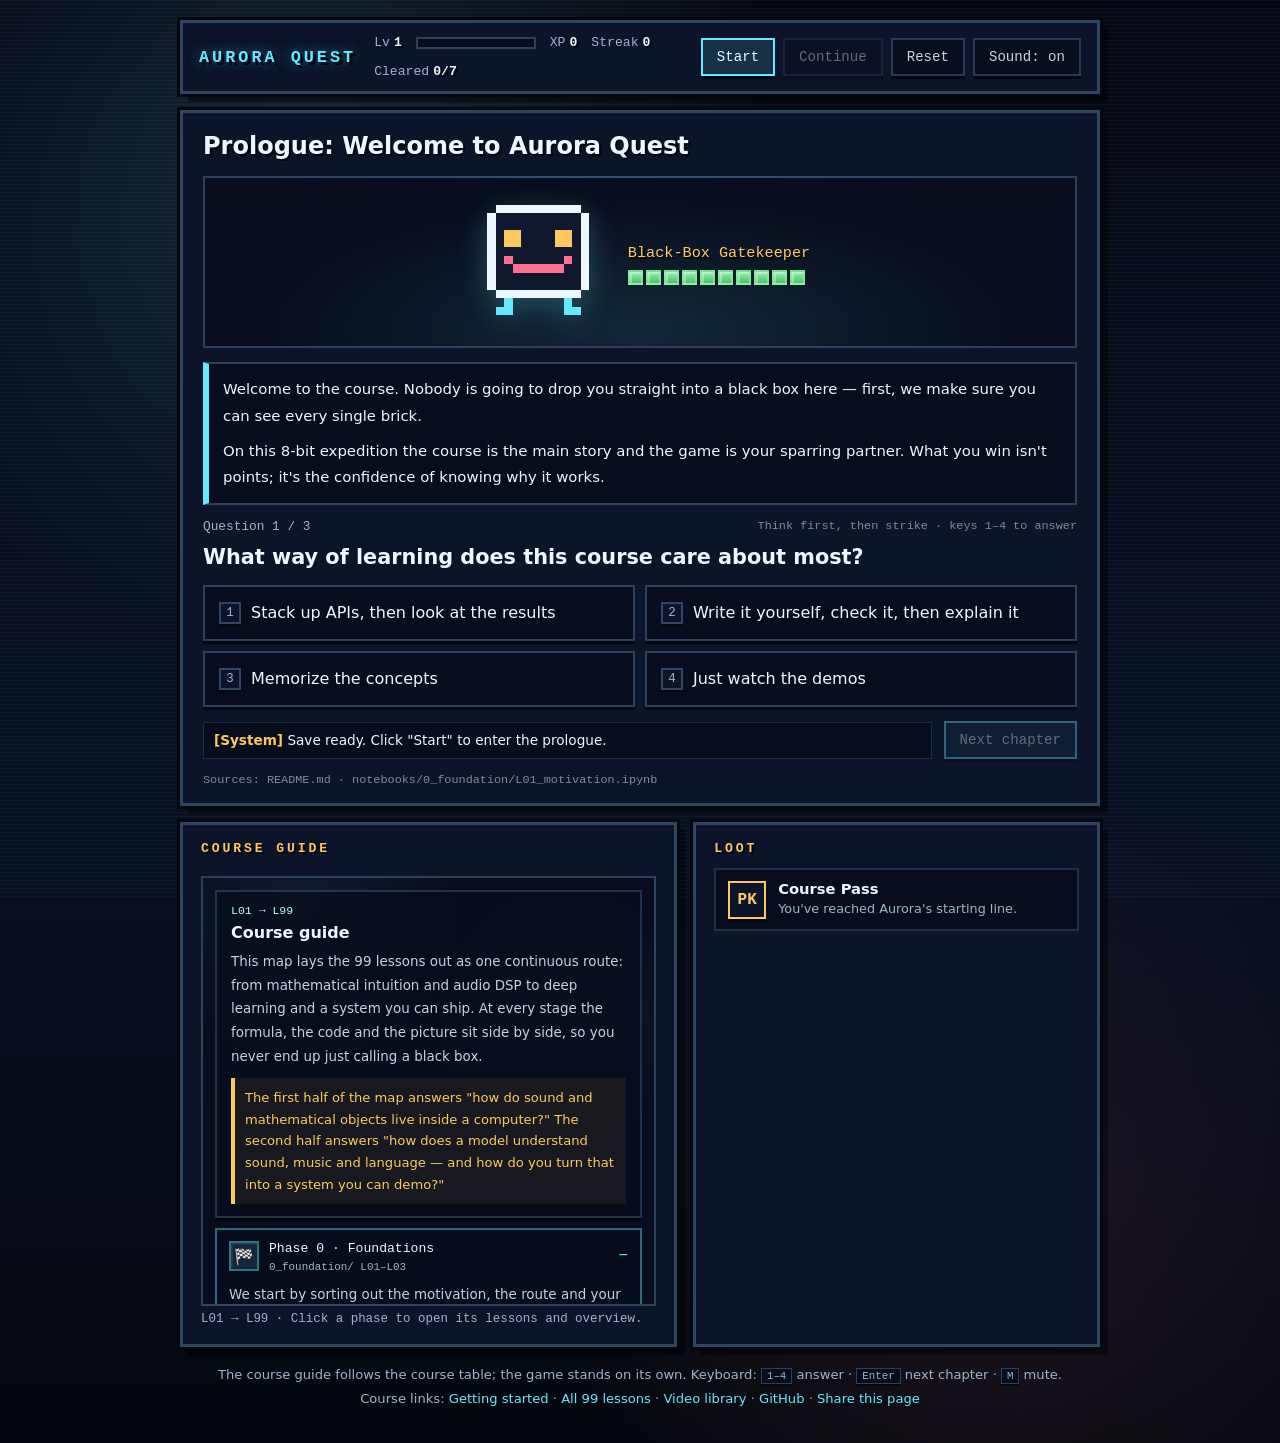
==== quest/index.html @ 883bc2a6 "Aurora Quest (English) and an English-only video library, deployed to Pages - quest/: the 8-bit quiz" ====
<!doctype html>
<html lang="en">
  <head>
    <meta charset="UTF-8" />
    <meta
      name="viewport"
      content="width=device-width, initial-scale=1.0, viewport-fit=cover"
    />
    <meta
      name="description"
      content="Aurora Quest is the 8-bit companion RPG to From a Sine Wave to Whisper: defeat seven black-box bosses and turn the course into an adventure."
    />
    <meta name="theme-color" content="#08111f" />
    <title>Aurora Quest | The course RPG</title>
    <link rel="stylesheet" href="./styles.css?v=20261105-en" />
  </head>
  <body data-tab="battle">
    <div class="page-shell">
      <!-- Top status bar: the pixel-game HUD -->
      <header class="topbar pixel-panel">
        <span class="logo">AURORA&nbsp;QUEST</span>
        <div class="topbar-stats">
          <span class="stat">Lv<strong id="player-level">1</strong></span>
          <!-- Decorative only: the XP number next to it is what assistive tech reads -->
          <div class="xp-meter" aria-hidden="true">
            <div class="xp-meter-fill" id="xp-fill"></div>
          </div>
          <span class="stat">XP<strong id="player-xp">0</strong></span>
          <span class="stat">Streak<strong id="player-streak">0</strong></span>
          <span class="stat">Cleared<strong id="player-clear">0/7</strong></span>
        </div>
        <div class="topbar-actions">
          <button class="pixel-btn primary" id="start-button" type="button">Start</button>
          <button class="pixel-btn" id="resume-button" type="button">Continue</button>
          <button class="pixel-btn ghost" id="reset-button" type="button">Reset</button>
          <button class="pixel-btn ghost" id="mute-button" type="button" aria-pressed="true">Sound: on</button>
        </div>
      </header>

      <!-- Battle screen -->
      <main class="battle pixel-panel">
        <div class="battle-head">
          <h1 id="stage-title">Prologue: Welcome to Aurora Quest</h1>
        </div>

        <div class="boss-zone" id="boss-zone">
          <div class="fx-layer" id="fx-layer" aria-hidden="true"></div>
          <canvas id="boss-canvas" width="16" height="16" aria-hidden="true"></canvas>
          <div class="boss-meta">
            <span class="boss-name" id="boss-name">Black-Box Gatekeeper</span>
            <div class="hp-bar" id="boss-hp" role="img" aria-label="Boss HP"></div>
          </div>
        </div>

        <div class="dialogue" id="stage-narrative"></div>

        <div class="question">
          <div class="question-meta">
            <span id="question-count">Question 1 / 3</span>
            <span class="hint-pill" id="question-hint-pill">Think first, then strike</span>
          </div>
          <h2 id="question-prompt">The question will appear here.</h2>
          <div class="choices" id="choice-list"></div>
        </div>

        <div class="log-strip">
          <div id="battle-log-list" class="log-list" aria-live="polite"></div>
          <button class="pixel-btn primary" id="next-button" type="button" disabled>Next chapter</button>
        </div>
        <p class="source-note" id="phase-source"></p>
      </main>

      <!-- Bottom: course guide + loot -->
      <section class="belt">
        <div class="pixel-panel map-panel">
          <div class="map-head">
            <h2 class="panel-title">Course guide</h2>
          </div>
          <div class="map-viewport">
            <div id="roadmap-list" class="course-outline"></div>
          </div>
          <p class="map-caption" id="map-caption"></p>
        </div>
        <div class="pixel-panel loot-panel">
          <h2 class="panel-title">Loot</h2>
          <div id="inventory-list" class="loot-grid"></div>
        </div>
      </section>

      <footer class="footer">
        <p>
          The course guide follows the course table; the game stands on its own. Keyboard: <kbd>1–4</kbd> answer · <kbd>Enter</kbd> next chapter · <kbd>M</kbd> mute.
        </p>
        <p>
          Course links: <a href="https://github.com/djzoom/from-sine-to-whisper#getting-started" target="_blank" rel="noopener">Getting started</a> ·
          <a href="https://github.com/djzoom/from-sine-to-whisper/tree/main/notebooks" target="_blank" rel="noopener">All 99 lessons</a> ·
          <a href="./video-library.html">Video library</a> ·
          <a href="https://github.com/djzoom/from-sine-to-whisper" target="_blank" rel="noopener">GitHub</a> ·
          <a href="#" class="share-action" id="share-link">Share this page</a>
        </p>
      </footer>

      <!-- "About" page: its own screen as a mobile tab; hidden on desktop (the footer carries the same links there) -->
      <section class="more-panel pixel-panel" aria-label="About and links">
        <h2 class="panel-title">About the course</h2>
        <p class="more-blurb">
          From a Sine Wave to Whisper is a 99-lesson route from mathematical intuition and audio DSP
          through deep learning to shipping a working system. The goal isn't "knowing which library to
          call" — it's being able to explain the formula, write the core algorithm yourself, and turn the
          result into something real.
        </p>
        <p class="more-blurb">
          The first half fills in complex numbers, linear algebra, calculus, probability and audio
          features; the second half moves on to ASR, music understanding, LLMs and RAG, and MLOps. Every
          phase has a concrete deliverable, and it all comes together as an Aurora system you can show,
          talk through in an interview, and keep researching with.
        </p>
        <p class="more-blurb">
          How long does it take? A Monte Carlo simulation over the time each of the 99 lessons takes puts
          the whole course at about 131 hours — around 6 months at 5 hours a week. Sprint and it's 2–3
          months; dip in and out and a year works too. It's not a race: finishing matters more than
          finishing fast.
        </p>
        <p class="more-blurb">
          Wherever it can, the course lands each idea in code you can run, a plot you can explain and an
          experiment you can retrace. What you're left with isn't just notes but an engineering base you
          can grow into a voice assistant, a retrieval system or an audio research prototype.
        </p>
        <a class="more-author" href="https://0xgarfield.com" target="_blank" rel="noopener" aria-label="Visit Garfield Wang's website">
          <span class="more-avatar" aria-hidden="true">GF</span>
          <div class="more-author-body">
            <strong>Garfield Wang</strong>
            <small>Speech &amp; Audio ML · Building AURORA</small>
          </div>
        </a>
        <div class="more-links">
          <a class="pixel-btn" href="https://github.com/djzoom/from-sine-to-whisper#getting-started" target="_blank" rel="noopener">Getting started</a>
          <a class="pixel-btn" href="https://github.com/djzoom/from-sine-to-whisper/tree/main/notebooks" target="_blank" rel="noopener">All 99 lessons</a>
          <a class="pixel-btn" href="./video-library.html">Video library</a>
          <a class="pixel-btn" href="https://github.com/djzoom/from-sine-to-whisper" target="_blank" rel="noopener">GitHub</a>
          <button class="pixel-btn primary share-action" type="button">Share this page</button>
        </div>
      </section>

      <!-- Mobile tabs (hidden on desktop): the battle gets its own screen, the secondary content is paged -->
      <nav class="mobile-tabs pixel-panel" aria-label="Page sections">
        <button class="tab-btn active" data-tab-target="battle" type="button">⚔️<span>Battle</span></button>
        <button class="tab-btn" data-tab-target="map" type="button">📚<span>Course</span></button>
        <button class="tab-btn" data-tab-target="loot" type="button">🎒<span>Loot</span></button>
        <button class="tab-btn" data-tab-target="more" type="button">🔗<span>About</span></button>
      </nav>
    </div>

    <script>
      // Mobile tab paging: only writes body[data-tab]; CSS does all the showing and hiding (no effect on desktop).
      document.querySelector(".mobile-tabs").addEventListener("click", (event) => {
        const btn = event.target.closest(".tab-btn");
        if (!btn) return;
        document.body.dataset.tab = btn.dataset.tabTarget;
        for (const other of document.querySelectorAll(".mobile-tabs .tab-btn")) {
          other.classList.toggle("active", other === btn);
        }
      });

      // Share (shared by the footer link and the "About" button): use the system share sheet if there is one,
      // otherwise copy the link and confirm in place.
      for (const trigger of document.querySelectorAll(".share-action")) {
        trigger.addEventListener("click", async (event) => {
          event.preventDefault();
          const link = event.currentTarget;
          const data = {
            title: document.title,
            text: "Aurora Quest: a 99-lesson audio-AI course, played as an 8-bit adventure.",
            url: location.href,
          };
          try {
            if (navigator.share) {
              await navigator.share(data);
              return;
            }
            await navigator.clipboard.writeText(data.url);
            const original = link.textContent;
            link.textContent = "✓ Link copied";
            setTimeout(() => (link.textContent = original), 2000);
          } catch {
            /* the user cancelled the share sheet, etc. — stay quiet */
          }
        });
      }
    </script>
    <script type="module" src="./src/app.js?v=20261105-en"></script>
  </body>
</html>
---- quest/styles.css ----
/* Aurora Quest — 8-bit pixel style.
   Design language: a deep-space CRT background + a neon palette (cyan / amber /
   magenta / green), hard corners everywhere, double pixel borders and hard
   shadows; scanlines keep the CRT mood.
   A single theme (a pixel game deliberately lives in one night-screen world). */

:root {
  color-scheme: dark;
  --bg: #060b18;
  --panel: #0b1428;
  --panel-deep: #070d1d;
  --ink: #04070e;
  --line: rgba(140, 197, 255, 0.28);
  --text: #edf7ff;
  --muted: #9fb4cb;
  --cyan: #66e8ff;
  --cyan-strong: #b8fbff;
  --amber: #ffc85e;
  --magenta: #ff6f91;
  --green: #8ff3a5;
  --danger: #ff7587;
  --mono: "IBM Plex Mono", "SFMono-Regular", Consolas, "Liberation Mono", monospace;
  --sans: system-ui, -apple-system, "Segoe UI", Roboto, "Helvetica Neue", Arial,
    sans-serif;
  --max: 920px;
}

* {
  box-sizing: border-box;
}

html {
  min-height: 100%;
  background:
    radial-gradient(circle at 24% 12%, rgba(102, 232, 255, 0.13), transparent 30%),
    radial-gradient(circle at 78% 85%, rgba(255, 111, 145, 0.1), transparent 28%),
    linear-gradient(180deg, #050814 0%, #081223 52%, #04070e 100%);
}

body {
  margin: 0;
  min-height: 100vh;
  color: var(--text);
  font-family: var(--sans);
  background: transparent;
  overflow-x: hidden;
}

/* CRT scanlines */
body::before {
  content: "";
  position: fixed;
  inset: 0;
  pointer-events: none;
  background: repeating-linear-gradient(
    to bottom,
    rgba(255, 255, 255, 0.03),
    rgba(255, 255, 255, 0.03) 1px,
    transparent 1px,
    transparent 4px
  );
  mix-blend-mode: screen;
  z-index: 0;
}

a {
  color: var(--cyan);
  text-decoration: none;
}

a:hover,
a:focus-visible {
  color: var(--cyan-strong);
  text-decoration: underline;
}

button {
  font: inherit;
  cursor: pointer;
}

button:focus-visible,
a:focus-visible {
  outline: 2px dashed var(--cyan);
  outline-offset: 2px;
}

kbd {
  font-family: var(--mono);
  font-size: 0.82em;
  padding: 1px 5px;
  background: var(--panel-deep);
  border: 1px solid var(--line);
  box-shadow: 0 2px 0 var(--ink);
}

.page-shell {
  position: relative;
  z-index: 1;
  width: min(var(--max), calc(100vw - 24px));
  margin: 0 auto;
  padding: 20px 0 32px;
  display: flex;
  flex-direction: column;
  gap: 16px;
}

/* ---- Pixel panels and buttons ---------------------------------------------- */

.pixel-panel {
  background: var(--panel);
  border: 3px solid var(--line);
  box-shadow:
    0 0 0 3px var(--ink),
    8px 8px 0 rgba(0, 0, 0, 0.45);
}

.pixel-btn {
  font-family: var(--mono);
  font-size: 0.88rem;
  color: var(--text);
  padding: 9px 14px;
  background: var(--panel-deep);
  border: 2px solid var(--line);
  box-shadow: 0 3px 0 var(--ink);
  transition: transform 80ms ease, box-shadow 80ms ease;
}

.pixel-btn:hover:not(:disabled) {
  border-color: var(--cyan);
  color: var(--cyan-strong);
}

.pixel-btn:active:not(:disabled) {
  transform: translateY(3px);
  box-shadow: 0 0 0 var(--ink);
}

.pixel-btn.primary {
  background: rgba(102, 232, 255, 0.14);
  border-color: var(--cyan);
}

.pixel-btn.ghost {
  opacity: 0.85;
}

.pixel-btn:disabled,
button:disabled {
  cursor: not-allowed;
  opacity: 0.38;
}

.panel-title {
  margin: 0 0 12px;
  font-family: var(--mono);
  font-size: 0.82rem;
  letter-spacing: 0.22em;
  color: var(--amber);
  text-transform: uppercase;
  text-shadow: 2px 2px 0 var(--ink);
}

/* ---- Top HUD ------------------------------------------------------------------ */

.topbar {
  display: flex;
  align-items: center;
  flex-wrap: wrap;
  gap: 12px 18px;
  padding: 12px 16px;
}

.logo {
  font-family: var(--mono);
  font-weight: 700;
  font-size: 1.05rem;
  letter-spacing: 0.18em;
  color: var(--cyan);
  text-shadow: 3px 3px 0 var(--ink), 0 0 14px rgba(102, 232, 255, 0.5);
  white-space: nowrap;
}

.topbar-stats {
  display: flex;
  align-items: center;
  gap: 14px;
  flex: 1;
  flex-wrap: wrap;
  font-family: var(--mono);
  font-size: 0.82rem;
  color: var(--muted);
}

.stat strong {
  color: var(--text);
  margin-left: 4px;
  font-variant-numeric: tabular-nums;
  text-shadow: 2px 2px 0 var(--ink);
}

.xp-meter {
  width: 120px;
  height: 12px;
  background: var(--panel-deep);
  border: 2px solid var(--line);
  padding: 2px;
}

.xp-meter-fill {
  width: 0%;
  height: 100%;
  background:
    repeating-linear-gradient(
      90deg,
      transparent,
      transparent 6px,
      rgba(4, 7, 14, 0.55) 6px,
      rgba(4, 7, 14, 0.55) 8px
    ),
    linear-gradient(90deg, var(--cyan), var(--amber));
  transition: width 240ms steps(6);
}

.topbar-actions {
  display: flex;
  gap: 8px;
  flex-wrap: wrap;
}

/* ---- Battle screen ------------------------------------------------------------ */

.battle {
  padding: 18px 20px 16px;
  display: flex;
  flex-direction: column;
  gap: 14px;
}

.battle-head h1 {
  margin: 0;
  font-size: clamp(1.15rem, 3vw, 1.5rem);
  line-height: 1.3;
  text-shadow: 2px 2px 0 var(--ink);
  text-wrap: balance;
}

/* Boss stage */
.boss-zone {
  position: relative;
  display: flex;
  align-items: center;
  justify-content: center;
  gap: 22px;
  padding: 18px 12px 14px;
  background:
    radial-gradient(ellipse at 50% 90%, rgba(102, 232, 255, 0.12), transparent 62%),
    var(--panel-deep);
  border: 2px solid var(--line);
}

#boss-canvas {
  width: clamp(96px, 18vw, 136px);
  height: auto;
  image-rendering: pixelated;
  filter: drop-shadow(0 6px 14px rgba(102, 232, 255, 0.25));
  animation: boss-bob 2.6s ease-in-out infinite alternate;
}

@keyframes boss-bob {
  from { transform: translateY(-3px); }
  to { transform: translateY(4px); }
}

/* Hit: flash white + shake (plays during the feedback window, gone after re-render) */
.boss-zone.hit #boss-canvas {
  animation: boss-hit 0.42s steps(2) both;
}

@keyframes boss-hit {
  0% { filter: brightness(3) drop-shadow(0 0 18px rgba(255, 255, 255, 0.9)); transform: translate(-4px, 0); }
  50% { filter: brightness(2.2); transform: translate(4px, -2px); }
  100% { filter: brightness(1); transform: translate(0, 0); }
}

/* Block (wrong answer): the boss sways smugly with a flash of red */
.boss-zone.block #boss-canvas {
  animation: boss-block 0.5s steps(3) both;
}

@keyframes boss-block {
  0% { filter: drop-shadow(0 0 16px rgba(255, 117, 135, 0.9)); transform: scale(1.08); }
  100% { filter: none; transform: scale(1); }
}

/* Defeated: greyed out and knocked over */
.boss-zone.defeated #boss-canvas {
  filter: grayscale(1) brightness(0.55);
  transform: rotate(90deg) translateX(6px);
  animation: none;
}

.boss-zone.defeated .boss-name {
  color: var(--muted);
  text-decoration: line-through;
}

.boss-meta {
  display: flex;
  flex-direction: column;
  gap: 8px;
  min-width: 180px;
}

.boss-name {
  font-family: var(--mono);
  font-size: 0.95rem;
  color: var(--amber);
  text-shadow: 2px 2px 0 var(--ink);
}

.hp-bar {
  display: flex;
  gap: 3px;
}

.hp-cell {
  width: 15px;
  height: 15px;
  background: var(--panel);
  border: 2px solid rgba(140, 197, 255, 0.2);
}

.hp-cell.filled {
  background: linear-gradient(180deg, var(--green), #4fbf72);
  border-color: rgba(143, 243, 165, 0.6);
  box-shadow: inset 2px 2px 0 rgba(255, 255, 255, 0.35);
}

.hp-bar.low .hp-cell.filled {
  background: linear-gradient(180deg, var(--danger), #c23a52);
  border-color: rgba(255, 117, 135, 0.6);
  animation: hp-blink 0.8s steps(2) infinite;
}

@keyframes hp-blink {
  50% { opacity: 0.55; }
}

/* Floating damage text */
.fx-layer {
  position: absolute;
  inset: 0;
  pointer-events: none;
  overflow: hidden;
}

.fx-float {
  position: absolute;
  left: 50%;
  top: 42%;
  transform: translateX(-50%);
  font-family: var(--mono);
  font-weight: 700;
  animation: fx-rise 0.9s steps(8) forwards;
}

.fx-float.dmg {
  color: var(--amber);
  font-size: 1.5rem;
  text-shadow: 3px 3px 0 var(--ink);
}

.fx-float.miss {
  color: var(--muted);
  font-size: 1.05rem;
  text-shadow: 2px 2px 0 var(--ink);
}

@keyframes fx-rise {
  from { opacity: 1; transform: translate(-50%, 0); }
  to { opacity: 0; transform: translate(-50%, -58px); }
}

/* RPG dialogue box (chapter story) */
.dialogue {
  padding: 12px 14px;
  background: var(--panel-deep);
  border: 2px solid var(--line);
  border-left: 6px solid var(--cyan);
  font-size: 0.93rem;
  line-height: 1.8;
  color: var(--text);
}

.dialogue p {
  margin: 0;
}

.dialogue p + p {
  margin-top: 8px;
}

/* Question and choices */
.question-meta {
  display: flex;
  justify-content: space-between;
  gap: 12px;
  flex-wrap: wrap;
  font-family: var(--mono);
  font-size: 0.8rem;
  color: var(--muted);
}

.question h2 {
  margin: 8px 0 12px;
  font-size: clamp(1.02rem, 2.4vw, 1.3rem);
  line-height: 1.5;
}

.choices {
  display: grid;
  grid-template-columns: repeat(2, minmax(0, 1fr));
  gap: 10px;
}

.choices button {
  min-height: 56px;
  text-align: left;
  padding: 12px 12px 12px 14px;
  background: var(--panel-deep);
  color: var(--text);
  border: 2px solid var(--line);
  box-shadow: 0 3px 0 var(--ink);
  transition: transform 80ms ease, border-color 80ms ease, box-shadow 80ms ease;
}

.choices button:hover,
.choices button:focus-visible {
  border-color: var(--cyan);
}

.choices.suppress-hover button:hover,
.choices.suppress-hover button:focus-visible {
  border-color: var(--line);
  outline: 0;
}

.choices button:active {
  transform: translateY(3px);
  box-shadow: 0 0 0 var(--ink);
}

.choice-key {
  display: inline-grid;
  place-items: center;
  width: 22px;
  height: 22px;
  margin-right: 10px;
  background: var(--panel);
  border: 2px solid var(--line);
  box-shadow: 0 2px 0 var(--ink);
  color: var(--muted);
  font-family: var(--mono);
  font-size: 0.78rem;
  line-height: 1;
  vertical-align: middle;
}

.choices button:hover .choice-key,
.choices button:focus-visible .choice-key {
  color: var(--cyan-strong);
  border-color: var(--cyan);
}

.choices.suppress-hover button:hover .choice-key,
.choices.suppress-hover button:focus-visible .choice-key {
  color: var(--muted);
  border-color: var(--line);
}

/* No more clicks while feedback is locked */
.choices.locked button {
  pointer-events: none;
}

.choices button.correct {
  background: rgba(143, 243, 165, 0.16);
  border-color: var(--green);
}

.choices button.correct .choice-key {
  color: var(--green);
  border-color: var(--green);
}

.choices button.wrong {
  background: rgba(255, 117, 135, 0.14);
  border-color: var(--danger);
  animation: choice-shake 320ms steps(4);
}

.choices button.wrong .choice-key {
  color: var(--danger);
  border-color: var(--danger);
}

@keyframes choice-shake {
  0%, 100% { transform: translateX(0); }
  25% { transform: translateX(-4px); }
  75% { transform: translateX(4px); }
}

.choice-static {
  min-height: 56px;
  display: flex;
  align-items: center;
  padding: 12px 14px;
  background: var(--panel-deep);
  border: 2px solid var(--line);
  color: var(--text);
}

.choice-static.correct {
  border-color: var(--green);
  background: rgba(143, 243, 165, 0.14);
}

/* Battle log strip */
.log-strip {
  display: flex;
  align-items: flex-end;
  gap: 12px;
}

.log-list {
  flex: 1;
  display: flex;
  flex-direction: column;
  gap: 6px;
}

.log-entry {
  padding: 7px 10px;
  background: var(--panel-deep);
  border: 1px solid rgba(140, 197, 255, 0.16);
  font-size: 0.85rem;
  line-height: 1.6;
}

.log-entry strong {
  color: var(--amber);
}

.hint-pill,
.source-note {
  margin: 0;
  font-family: var(--mono);
  font-size: 0.74rem;
  color: rgba(159, 180, 203, 0.75);
}

/* ---- Course map + loot --------------------------------------------------------- */

.belt {
  display: grid;
  grid-template-columns: minmax(0, 1.1fr) minmax(0, 0.9fr);
  gap: 16px;
}

.map-panel,
.loot-panel {
  padding: 16px 18px 14px;
}

/* ---- Course guide: collapsible L01–L99 outline --------------------------------- */

.map-head {
  display: flex;
  align-items: center;
  justify-content: space-between;
  gap: 10px;
  flex-wrap: wrap;
}

.map-viewport {
  margin-top: 8px;
  max-height: 430px;
  overflow: auto;
  border: 2px solid var(--line);
  background:
    radial-gradient(circle at 22% 6%, rgba(102, 232, 255, 0.07), transparent 30%),
    radial-gradient(circle at 80% 32%, rgba(255, 200, 94, 0.06), transparent 28%),
    var(--panel-deep);
}

.course-outline {
  display: grid;
  gap: 10px;
  min-width: 0;
  padding: 12px;
}

.course-intro,
.course-phase {
  background: rgba(7, 13, 29, 0.82);
  border: 2px solid rgba(140, 197, 255, 0.2);
  box-shadow: 0 3px 0 var(--ink);
}

.course-intro {
  padding: 12px 14px;
}

.course-eyebrow {
  margin: 0 0 6px;
  font-family: var(--mono);
  font-size: 0.72rem;
  color: var(--cyan-strong);
  letter-spacing: 0;
}

.course-intro h3 {
  margin: 0 0 8px;
  font-size: 1rem;
}

.course-copy {
  margin: 0;
  color: rgba(237, 247, 255, 0.84);
  font-size: 0.84rem;
  line-height: 1.75;
}

.course-thesis {
  margin: 10px 0 0;
  padding: 9px 10px;
  color: var(--amber);
  background: rgba(255, 200, 94, 0.07);
  border-left: 4px solid var(--amber);
  font-size: 0.82rem;
  line-height: 1.65;
}

.course-phase {
  overflow: hidden;
}

.course-phase[open] {
  border-color: rgba(102, 232, 255, 0.42);
}

.course-phase-summary {
  position: relative;
  display: grid;
  /* English phase names run longer than the Chinese ones: the title wraps and
     the folder/range line sits underneath it instead of beside it */
  grid-template-columns: 30px minmax(0, 1fr);
  align-items: center;
  gap: 2px 10px;
  padding: 10px 38px 10px 12px;
  cursor: pointer;
  list-style: none;
}

.course-phase-summary::-webkit-details-marker {
  display: none;
}

.course-phase-summary::after {
  content: "+";
  position: absolute;
  right: 12px;
  top: 50%;
  transform: translateY(-50%);
  font-family: var(--mono);
  color: var(--cyan);
}

.course-phase[open] > .course-phase-summary::after {
  content: "−";
}

.course-phase-icon {
  width: 30px;
  height: 30px;
  display: grid;
  place-items: center;
  background: rgba(102, 232, 255, 0.12);
  border: 2px solid rgba(102, 232, 255, 0.38);
  box-shadow: inset 2px 2px 0 rgba(255, 255, 255, 0.08);
}

.course-phase-icon {
  grid-row: span 2;
}

.course-phase-title {
  min-width: 0;
  overflow-wrap: anywhere;
  line-height: 1.4;
  font-family: var(--mono);
  font-size: 0.82rem;
  color: var(--text);
}

.course-phase-meta {
  grid-column: 2;
  font-family: var(--mono);
  font-size: 0.68rem;
  color: var(--muted);
  white-space: nowrap;
}

.course-phase-body {
  display: grid;
  gap: 10px;
  padding: 0 12px 12px;
}

.course-keyideas {
  padding: 9px 10px;
  background: rgba(102, 232, 255, 0.06);
  border: 1px solid rgba(102, 232, 255, 0.2);
}

.course-keyideas h4 {
  margin: 0 0 7px;
  font-family: var(--mono);
  font-size: 0.7rem;
  color: var(--cyan-strong);
}

.course-keyideas ul {
  display: flex;
  flex-wrap: wrap;
  gap: 6px;
  margin: 0;
  padding: 0;
  list-style: none;
}

.course-keyideas li {
  padding: 4px 7px;
  color: rgba(237, 247, 255, 0.88);
  background: rgba(7, 13, 29, 0.62);
  border: 1px solid rgba(140, 197, 255, 0.18);
  font-size: 0.74rem;
  line-height: 1.45;
}

.course-lessons {
  width: 100%;
  table-layout: fixed;
  border-collapse: collapse;
  font-size: 0.78rem;
  line-height: 1.55;
}

.course-lessons th,
.course-lessons td {
  padding: 7px 8px;
  border: 1px solid rgba(140, 197, 255, 0.16);
  vertical-align: top;
}

.course-lessons th {
  color: var(--cyan-strong);
  background: rgba(102, 232, 255, 0.07);
  font-family: var(--mono);
  font-size: 0.7rem;
  text-align: left;
}

.course-lessons th:first-child,
.course-lessons .lesson-code {
  width: 76px;
}

.lesson-code {
  color: var(--amber);
  font-family: var(--mono);
  font-weight: 700;
}

.course-summary {
  padding-top: 2px;
  color: rgba(159, 180, 203, 0.9);
}

.map-caption {
  margin: 4px 0 0;
  font-family: var(--mono);
  font-size: 0.78rem;
  color: var(--muted);
  line-height: 1.6;
}

.loot-grid {
  display: grid;
  gap: 10px;
}

.loot-card {
  display: flex;
  align-items: center;
  gap: 12px;
  padding: 10px 12px;
  background: var(--panel-deep);
  border: 2px solid rgba(140, 197, 255, 0.18);
}

.loot-icon {
  flex: none;
  width: 38px;
  height: 38px;
  display: grid;
  place-items: center;
  font-family: var(--mono);
  font-weight: 700;
  color: var(--amber);
  background: var(--panel);
  border: 2px solid var(--amber);
  box-shadow: 0 3px 0 var(--ink);
}

.loot-body h3 {
  margin: 0 0 2px;
  font-size: 0.92rem;
}

.loot-body p {
  margin: 0;
  font-size: 0.8rem;
  color: var(--muted);
  line-height: 1.5;
}

/* ---- Footer --------------------------------------------------------------------- */

.footer {
  color: var(--muted);
  font-size: 0.82rem;
  line-height: 1.8;
  text-align: center;
}

.footer p {
  margin: 0;
}

/* ---- Responsive: mobile tabs and the "About" page (hidden on desktop, see the
   media query below) ------------------------------------------------------------ */

.mobile-tabs,
.more-panel {
  display: none;
}

.more-blurb {
  margin: 0;
  font-size: 0.84rem;
  line-height: 1.7;
  color: var(--muted);
}

.more-blurb strong {
  color: var(--amber);
}

.more-author {
  display: flex;
  align-items: center;
  gap: 12px;
  padding: 8px 10px;
  color: inherit;
  background: var(--panel-deep);
  border: 2px solid var(--line);
  text-decoration: none;
}

.more-author:hover,
.more-author:focus-visible {
  border-color: var(--cyan);
}

.more-avatar {
  width: 40px;
  height: 40px;
  display: grid;
  place-items: center;
  font-family: var(--mono);
  font-weight: 700;
  color: var(--ink);
  background: var(--amber);
  border: 2px solid var(--line);
  box-shadow: 0 3px 0 var(--ink);
}

.more-author-body {
  display: flex;
  flex-direction: column;
  gap: 2px;
}

.more-author-body small {
  color: var(--muted);
  font-family: var(--mono);
  font-size: 0.68rem;
}

.more-links {
  display: grid;
  grid-template-columns: repeat(2, minmax(0, 1fr));
  gap: 6px;
}

.more-links .pixel-btn {
  text-align: center;
  text-decoration: none;
  padding: 7px 5px;
  min-width: 0;
  font-size: 0.74rem;
  line-height: 1.25;
}

.more-note {
  margin: 0;
  font-family: var(--mono);
  font-size: 0.68rem;
  color: var(--muted);
  text-align: center;
  line-height: 1.8;
}

/* ---- Mobile: an app-style fixed viewport ----------------------------------------
   Goal: the page itself never scrolls — the battle gets the whole screen, and the
   secondary content (course map / loot / links) is paged by the bottom tabs.
   The desktop layout is completely unaffected. */
@media (max-width: 760px) {
  html,
  body {
    height: 100%;
  }

  body {
    overflow: hidden; /* the page never scrolls; any fallback scrolling happens inside panels */
  }

  .page-shell {
    height: 100dvh;
    width: calc(100vw - 12px);
    padding: 6px 0 8px;
    gap: 8px;
    overflow: hidden;
  }

  /* Compact top bar: hide the decorative XP bar (the number stays), share one row of buttons */
  .topbar {
    padding: 8px 10px;
    gap: 6px 10px;
  }

  .logo {
    font-size: 0.88rem;
  }

  .xp-meter {
    display: none;
  }

  .topbar-stats {
    gap: 10px;
    font-size: 0.74rem;
  }

  .topbar-actions {
    width: 100%;
  }

  .topbar-actions .pixel-btn {
    flex: 1;
    padding: 7px 4px;
    font-size: 0.72rem;
  }

  /* The battle fills the remaining height; blocks are tightened to fit one screen,
     and anything too long scrolls inside its block */
  .battle {
    flex: 1;
    min-height: 0;
    overflow-y: auto;
    padding: 10px 12px;
    gap: 9px;
  }

  /* Don't let flex squash the blocks (the story box used to collapse to a sliver);
     the battle panel scrolls instead when everything doesn't fit. */
  .battle > * {
    flex-shrink: 0;
  }

  .battle-head h1 {
    font-size: 1.02rem;
  }

  .boss-zone {
    gap: 12px;
    padding: 6px 8px;
  }

  #boss-canvas {
    width: 64px;
  }

  .boss-meta {
    min-width: 0;
  }

  .dialogue {
    font-size: 0.82rem;
    line-height: 1.65;
    padding: 8px 10px;
    max-height: 108px;
    overflow-y: auto;
  }

  .question h2 {
    font-size: 0.95rem;
    margin: 4px 0 8px;
  }

  .choices {
    grid-template-columns: 1fr;
    gap: 8px;
  }

  .choices button {
    min-height: 42px;
    padding: 8px 10px 8px 12px;
    font-size: 0.86rem;
  }

  .log-strip {
    flex-direction: column;
    align-items: stretch;
    gap: 8px;
  }

  .log-list {
    max-height: 66px;
    overflow-y: auto;
  }

  .source-note {
    display: none; /* secondary: the course links are on the "About" page */
  }

  /* Paging: the battle tab hides secondary areas; map / loot / more each take the main area */
  .belt,
  .footer {
    display: none;
  }

  body[data-tab="map"] .battle,
  body[data-tab="loot"] .battle,
  body[data-tab="more"] .battle {
    display: none;
  }

  body[data-tab="map"] .belt,
  body[data-tab="loot"] .belt {
    display: flex;
    flex-direction: column;
    flex: 1;
    min-height: 0;
  }

  body[data-tab="map"] .loot-panel,
  body[data-tab="loot"] .map-panel {
    display: none;
  }

  /* Map tab: the panel fills the screen and the viewport takes the remaining height */
  body[data-tab="map"] .map-panel {
    flex: 1;
    min-height: 0;
    display: flex;
    flex-direction: column;
  }

  body[data-tab="map"] .map-viewport {
    flex: 1;
    min-height: 0;
    max-height: none;
  }

  body[data-tab="loot"] .loot-panel {
    flex: 1;
    min-height: 0;
    overflow-y: auto;
  }

  /* About tab: a full-screen about/links page (desktop uses the footer; this panel is mobile-only) */
  body[data-tab="more"] .more-panel {
    display: flex;
    flex-direction: column;
    gap: 8px;
    flex: 1;
    min-height: 0;
    overflow-y: auto;
    padding: 10px 12px;
  }

  /* Bottom tab bar: game-pad style, clear of the iOS home indicator */
  .mobile-tabs {
    display: flex;
    gap: 6px;
    padding: 6px 6px calc(6px + env(safe-area-inset-bottom));
  }

  .tab-btn {
    flex: 1;
    display: flex;
    flex-direction: column;
    align-items: center;
    gap: 2px;
    padding: 5px 2px;
    font-family: var(--mono);
    font-size: 0.62rem;
    color: var(--muted);
    background: var(--panel-deep);
    border: 2px solid var(--line);
    cursor: pointer;
  }

  .tab-btn.active {
    color: var(--ink);
    background: var(--amber);
    border-color: var(--amber);
    font-weight: 700;
  }
}

@media (prefers-reduced-motion: reduce) {
  *,
  *::before,
  *::after {
    animation: none !important;
    transition-duration: 0.01ms !important;
  }
}
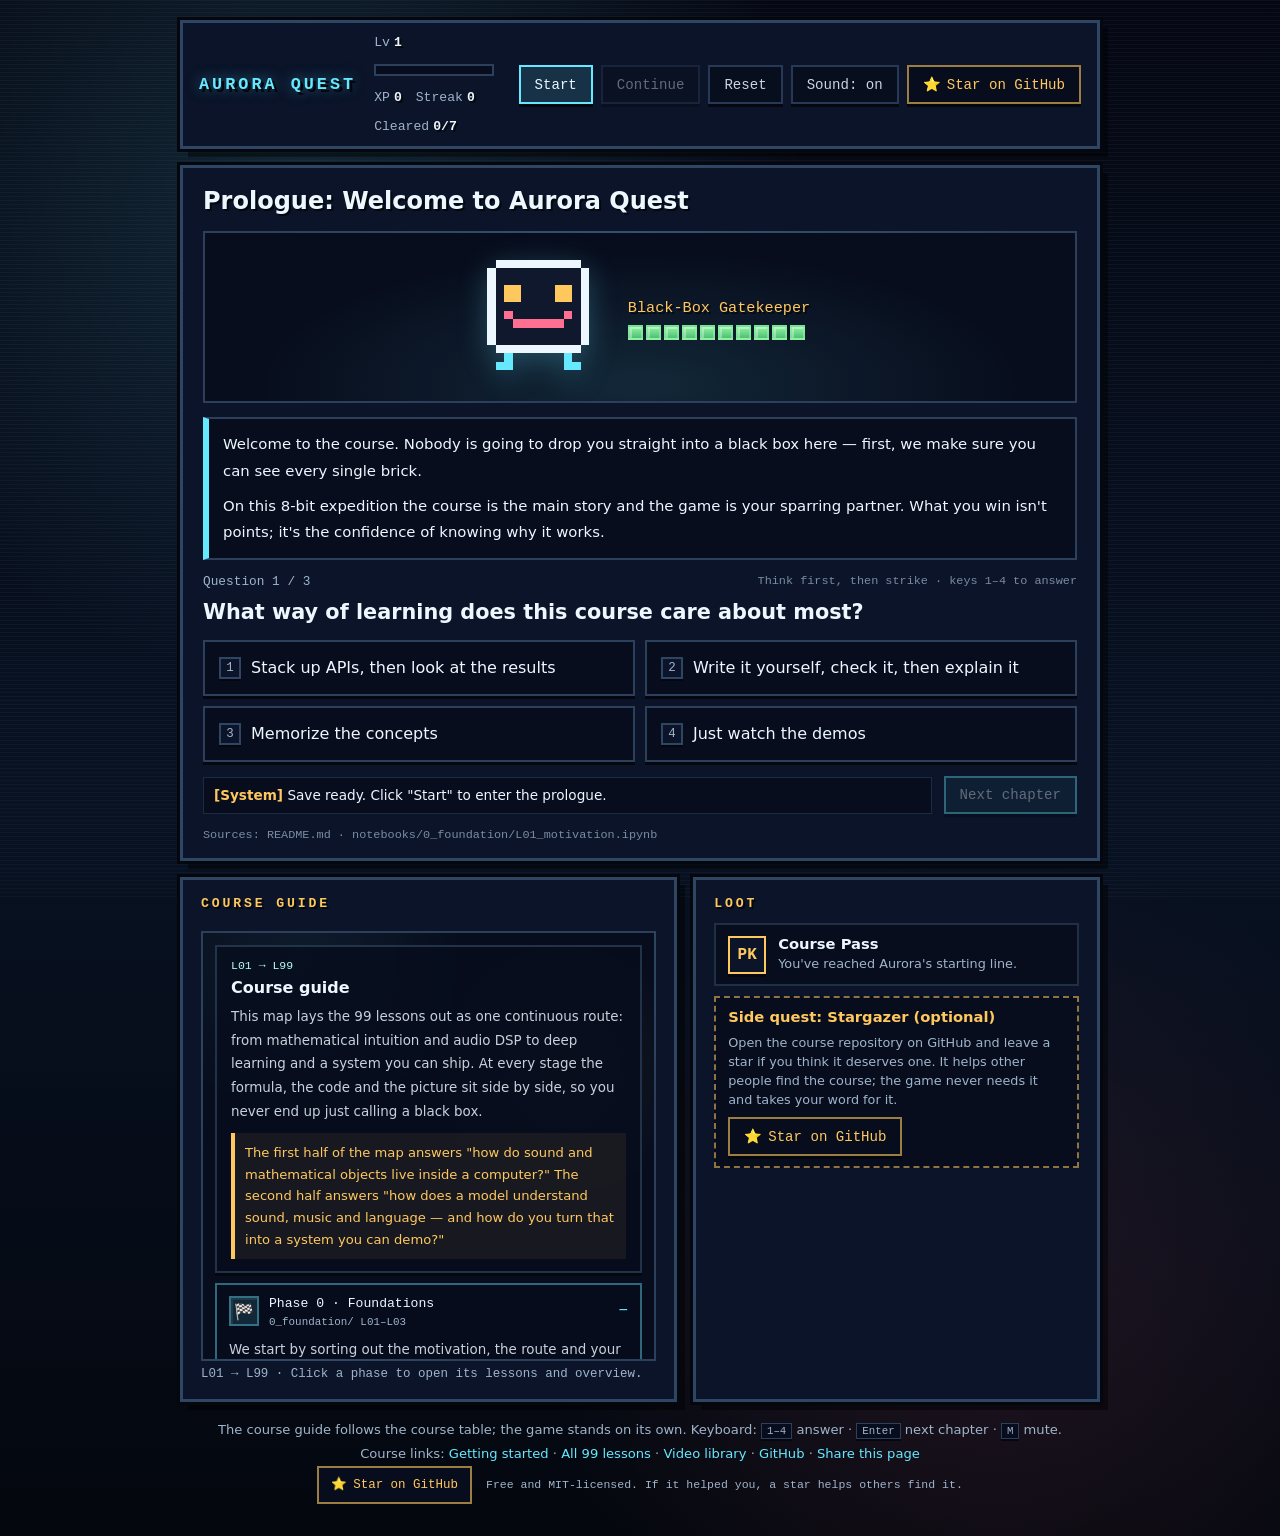
==== commit 71d3c8dc: "Add sharing, social previews and star invitations to the companion pages - Open Graph / Twitter card" ====
--- a/quest/index.html
+++ b/quest/index.html
@@ -12,7 +12,34 @@
     />
     <meta name="theme-color" content="#08111f" />
     <title>Aurora Quest | The course RPG</title>
+    <link rel="canonical" href="https://djzoom.github.io/from-sine-to-whisper/" />
+    <link
+      rel="icon"
+      type="image/svg+xml"
+      href="data:image/svg+xml,%3Csvg xmlns='http://www.w3.org/2000/svg' viewBox='0 0 16 16' shape-rendering='crispEdges'%3E%3Crect width='16' height='16' fill='%23060b18'/%3E%3Cg fill='%2366e8ff'%3E%3Crect x='0' y='8' width='1' height='2'/%3E%3Crect x='1' y='6' width='1' height='2'/%3E%3Crect x='2' y='4' width='1' height='2'/%3E%3Crect x='3' y='3' width='1' height='2'/%3E%3Crect x='4' y='4' width='1' height='2'/%3E%3Crect x='5' y='6' width='1' height='2'/%3E%3Crect x='6' y='8' width='1' height='2'/%3E%3Crect x='7' y='10' width='1' height='2'/%3E%3Crect x='8' y='12' width='1' height='2'/%3E%3Crect x='9' y='13' width='1' height='2'/%3E%3Crect x='10' y='12' width='1' height='2'/%3E%3Crect x='11' y='10' width='1' height='2'/%3E%3Crect x='12' y='8' width='1' height='2'/%3E%3Crect x='13' y='6' width='1' height='2'/%3E%3Crect x='14' y='4' width='1' height='2'/%3E%3Crect x='15' y='3' width='1' height='2'/%3E%3C/g%3E%3Crect x='13' y='1' width='2' height='2' fill='%23ffc85e'/%3E%3C/svg%3E"
+    />
+    <!-- Social preview cards (absolute URLs: crawlers don't resolve relative ones) -->
+    <meta property="og:type" content="website" />
+    <meta property="og:site_name" content="From a Sine Wave to Whisper" />
+    <meta property="og:title" content="Aurora Quest: a free audio-AI course, played as an 8-bit game" />
+    <meta
+      property="og:description"
+      content="Defeat seven black-box bosses and work through 99 free lessons, from a sine wave to Whisper. No sign-up, MIT license."
+    />
+    <meta property="og:url" content="https://djzoom.github.io/from-sine-to-whisper/" />
+    <meta property="og:image" content="https://djzoom.github.io/from-sine-to-whisper/og/quest.png" />
+    <meta property="og:image:width" content="1200" />
+    <meta property="og:image:height" content="630" />
+    <meta property="og:image:alt" content="Aurora Quest: pixel-art boss next to the course title and the repository URL" />
+    <meta name="twitter:card" content="summary_large_image" />
+    <meta name="twitter:title" content="Aurora Quest: a free audio-AI course, played as an 8-bit game" />
+    <meta
+      name="twitter:description"
+      content="Defeat seven black-box bosses and work through 99 free lessons, from a sine wave to Whisper. No sign-up, MIT license."
+    />
+    <meta name="twitter:image" content="https://djzoom.github.io/from-sine-to-whisper/og/quest.png" />
     <link rel="stylesheet" href="./styles.css?v=20261105-en" />
+    <link rel="stylesheet" href="./growth.css?v=20261105-en" />
   </head>
   <body data-tab="battle">
     <div class="page-shell">
@@ -34,6 +61,10 @@
           <button class="pixel-btn" id="resume-button" type="button">Continue</button>
           <button class="pixel-btn ghost" id="reset-button" type="button">Reset</button>
           <button class="pixel-btn ghost" id="mute-button" type="button" aria-pressed="true">Sound: on</button>
+          <a class="pixel-btn gr-star" data-star-button href="https://github.com/djzoom/from-sine-to-whisper" target="_blank" rel="noopener" aria-label="Star the course repository on GitHub">
+            <span aria-hidden="true">⭐</span><span class="gr-star-word">Star<span class="gr-star-long"> on GitHub</span></span>
+            <span class="gr-star-count" data-star-count hidden></span>
+          </a>
         </div>
       </header>
 
@@ -84,6 +115,18 @@
         <div class="pixel-panel loot-panel">
           <h2 class="panel-title">Loot</h2>
           <div id="inventory-list" class="loot-grid"></div>
+          <!-- Optional side quest. The game never requires it and never checks whether a star was given. -->
+          <aside class="gr-stargazer" id="stargazer-offer" aria-label="Optional side quest: Stargazer">
+            <h3>Side quest: Stargazer (optional)</h3>
+            <p>
+              Open the course repository on GitHub and leave a star if you think it deserves one. It helps other people find
+              the course; the game never needs it and takes your word for it.
+            </p>
+            <a class="pixel-btn gr-star" id="stargazer-button" data-star-button href="https://github.com/djzoom/from-sine-to-whisper" target="_blank" rel="noopener" aria-label="Star the course repository on GitHub">
+              <span aria-hidden="true">⭐</span> Star on GitHub
+              <span class="gr-star-count" data-star-count hidden></span>
+            </a>
+          </aside>
         </div>
       </section>
 
@@ -96,7 +139,14 @@
           <a href="https://github.com/djzoom/from-sine-to-whisper/tree/main/notebooks" target="_blank" rel="noopener">All 99 lessons</a> ·
           <a href="./video-library.html">Video library</a> ·
           <a href="https://github.com/djzoom/from-sine-to-whisper" target="_blank" rel="noopener">GitHub</a> ·
-          <a href="#" class="share-action" id="share-link">Share this page</a>
+          <a href="#" class="share-action" id="share-link" data-share-page>Share this page</a>
+        </p>
+        <p class="footer-growth">
+          <a class="pixel-btn gr-star" data-star-button href="https://github.com/djzoom/from-sine-to-whisper" target="_blank" rel="noopener" aria-label="Star the course repository on GitHub">
+            <span aria-hidden="true">⭐</span> Star on GitHub
+            <span class="gr-star-count" data-star-count hidden></span>
+          </a>
+          <span class="footer-growth-note">Free and MIT-licensed. If it helped you, a star helps others find it.</span>
         </p>
       </footer>
 
@@ -138,7 +188,11 @@
           <a class="pixel-btn" href="https://github.com/djzoom/from-sine-to-whisper/tree/main/notebooks" target="_blank" rel="noopener">All 99 lessons</a>
           <a class="pixel-btn" href="./video-library.html">Video library</a>
           <a class="pixel-btn" href="https://github.com/djzoom/from-sine-to-whisper" target="_blank" rel="noopener">GitHub</a>
-          <button class="pixel-btn primary share-action" type="button">Share this page</button>
+          <button class="pixel-btn primary share-action" type="button" data-share-page>Share this page</button>
+          <a class="pixel-btn gr-star" data-star-button href="https://github.com/djzoom/from-sine-to-whisper" target="_blank" rel="noopener" aria-label="Star the course repository on GitHub">
+            <span aria-hidden="true">⭐</span> Star on GitHub
+            <span class="gr-star-count" data-star-count hidden></span>
+          </a>
         </div>
       </section>
 
@@ -162,31 +216,12 @@
         }
       });
 
-      // Share (shared by the footer link and the "About" button): use the system share sheet if there is one,
-      // otherwise copy the link and confirm in place.
-      for (const trigger of document.querySelectorAll(".share-action")) {
-        trigger.addEventListener("click", async (event) => {
-          event.preventDefault();
-          const link = event.currentTarget;
-          const data = {
-            title: document.title,
-            text: "Aurora Quest: a 99-lesson audio-AI course, played as an 8-bit adventure.",
-            url: location.href,
-          };
-          try {
-            if (navigator.share) {
-              await navigator.share(data);
-              return;
-            }
-            await navigator.clipboard.writeText(data.url);
-            const original = link.textContent;
-            link.textContent = "✓ Link copied";
-            setTimeout(() => (link.textContent = original), 2000);
-          } catch {
-            /* the user cancelled the share sheet, etc. — stay quiet */
-          }
-        });
-      }
+    </script>
+    <!-- Share panel + star buttons (footer link, "About" button, loot side quest): see src/growth.js -->
+    <script type="module">
+      import { initStarButtons, initShareTriggers } from "./src/growth.js?v=20261105-en";
+      initShareTriggers("quest");
+      initStarButtons();
     </script>
     <script type="module" src="./src/app.js?v=20261105-en"></script>
   </body>
--- a/quest/styles.css
+++ b/quest/styles.css
@@ -849,6 +849,31 @@
   margin: 0;
 }
 
+/* Star invitation under the footer links (the button itself is styled in growth.css) */
+.footer-growth {
+  display: flex;
+  flex-wrap: wrap;
+  align-items: center;
+  justify-content: center;
+  gap: 8px 14px;
+  margin-top: 10px;
+}
+
+.footer-growth .pixel-btn {
+  font-size: 0.78rem;
+  padding: 6px 12px;
+}
+
+.footer-growth-note {
+  font-family: var(--mono);
+  font-size: 0.72rem;
+}
+
+/* The top-bar star button sits with the game buttons (growth.css colours it amber) */
+.topbar-actions .gr-star {
+  justify-content: center;
+}
+
 /* ---- Responsive: mobile tabs and the "About" page (hidden on desktop, see the
    media query below) ------------------------------------------------------------ */
 
@@ -965,6 +990,20 @@
     font-size: 0.88rem;
   }
 
+  /* On a phone the star button shrinks to the icon + count (aria-label keeps the full name) */
+  .topbar-actions .gr-star {
+    gap: 2px;
+    padding: 6px 4px;
+  }
+
+  .topbar-actions .gr-star-word {
+    display: none;
+  }
+
+  .topbar-actions .gr-star-count {
+    padding-left: 3px;
+  }
+
   .xp-meter {
     display: none;
   }
@@ -976,12 +1015,16 @@
 
   .topbar-actions {
     width: 100%;
-  }
-
+    gap: 6px;
+  }
+
+  /* Five buttons share the row: grow from their natural width (not equal shares) so
+     "Sound: on" and the star count never wrap mid-label */
   .topbar-actions .pixel-btn {
-    flex: 1;
-    padding: 7px 4px;
-    font-size: 0.72rem;
+    flex: 1 1 auto;
+    padding: 7px 3px;
+    font-size: 0.68rem;
+    white-space: nowrap;
   }
 
   /* The battle fills the remaining height; blocks are tightened to fit one screen,
--- a/quest/growth.css
+++ b/quest/growth.css
@@ -0,0 +1,291 @@
+/* Growth and sharing UI shared by the Quest and the Video Library: the star
+   button, the share dialog, the toast and the Stargazer loot card. Everything
+   is prefixed gr- and reads the colour variables each page already defines, so
+   it inherits that page's pixel style without touching its own rules. */
+
+.gr-star {
+  display: inline-flex;
+  align-items: center;
+  gap: 6px;
+  white-space: nowrap;
+  text-decoration: none;
+  color: var(--amber);
+  border-color: rgba(255, 200, 94, 0.6);
+}
+
+.gr-star:hover {
+  color: var(--amber);
+  border-color: var(--amber);
+  text-decoration: none;
+}
+
+.gr-star-count {
+  font-family: var(--mono);
+  font-weight: 700;
+  padding-left: 6px;
+  border-left: 1px solid rgba(255, 200, 94, 0.5);
+}
+
+.gr-star-count[hidden] {
+  display: none;
+}
+
+/* Dialog */
+.gr-overlay {
+  position: fixed;
+  inset: 0;
+  z-index: 50;
+  display: grid;
+  place-items: center;
+  padding: 16px;
+  background: rgba(2, 5, 12, 0.72);
+}
+
+.gr-panel {
+  width: min(520px, 100%);
+  max-height: calc(100vh - 32px);
+  overflow-y: auto;
+  padding: 16px 18px 14px;
+  background: var(--panel);
+  border: 3px solid var(--line);
+  box-shadow:
+    0 0 0 3px var(--ink, #04070e),
+    8px 8px 0 rgba(0, 0, 0, 0.5);
+  font-family: var(--sans);
+}
+
+.gr-panel-head {
+  display: flex;
+  align-items: center;
+  justify-content: space-between;
+  gap: 10px;
+  margin-bottom: 10px;
+}
+
+.gr-title {
+  margin: 0;
+  font-family: var(--mono);
+  font-size: 0.82rem;
+  letter-spacing: 0.22em;
+  text-transform: uppercase;
+  color: var(--amber);
+}
+
+.gr-close {
+  font: inherit;
+  font-family: var(--mono);
+  color: var(--muted);
+  background: var(--panel-deep);
+  border: 2px solid var(--line);
+  padding: 3px 8px;
+  cursor: pointer;
+  line-height: 1;
+}
+
+.gr-close:hover,
+.gr-close:focus-visible {
+  color: var(--cyan-strong);
+  border-color: var(--cyan);
+}
+
+.gr-preview {
+  margin: 0 0 12px;
+  padding: 10px 12px;
+  font-family: var(--mono);
+  font-size: 0.78rem;
+  line-height: 1.6;
+  color: var(--text);
+  background: var(--panel-deep);
+  border: 2px solid var(--line);
+  border-left: 4px solid var(--cyan);
+  overflow-wrap: anywhere;
+}
+
+.gr-grid {
+  display: grid;
+  grid-template-columns: repeat(auto-fill, minmax(118px, 1fr));
+  gap: 8px;
+  margin-bottom: 10px;
+}
+
+.gr-btn {
+  display: inline-flex;
+  align-items: center;
+  justify-content: center;
+  gap: 6px;
+  min-height: 36px;
+  padding: 7px 10px;
+  font: inherit;
+  font-family: var(--mono);
+  font-size: 0.78rem;
+  color: var(--text);
+  background: var(--panel-deep);
+  border: 2px solid var(--line);
+  box-shadow: 0 3px 0 var(--ink, #04070e);
+  text-decoration: none;
+  cursor: pointer;
+  transition: transform 80ms ease, box-shadow 80ms ease;
+}
+
+.gr-btn:hover,
+.gr-btn:focus-visible {
+  color: var(--cyan-strong);
+  border-color: var(--cyan);
+  text-decoration: none;
+}
+
+.gr-btn:active {
+  transform: translateY(3px);
+  box-shadow: 0 0 0 var(--ink, #04070e);
+}
+
+.gr-btn-primary {
+  background: rgba(102, 232, 255, 0.14);
+  border-color: var(--cyan);
+}
+
+.gr-btn.gr-star,
+.gr-btn.gr-toast-star {
+  color: var(--amber);
+  background: rgba(255, 200, 94, 0.12);
+  border-color: var(--amber);
+}
+
+.gr-row {
+  display: flex;
+  flex-wrap: wrap;
+  gap: 8px;
+}
+
+.gr-copy-row {
+  margin-top: 2px;
+}
+
+.gr-mastodon {
+  margin: 0 0 12px;
+  padding: 10px 12px;
+  border: 2px dashed var(--line);
+}
+
+.gr-mastodon[hidden] {
+  display: none;
+}
+
+.gr-label {
+  display: block;
+  margin-bottom: 6px;
+  font-family: var(--mono);
+  font-size: 0.72rem;
+  letter-spacing: 0.08em;
+  color: var(--muted);
+}
+
+.gr-input {
+  flex: 1;
+  min-width: 160px;
+  padding: 7px 10px;
+  font: inherit;
+  font-family: var(--mono);
+  font-size: 0.8rem;
+  color: var(--text);
+  background: var(--panel-deep);
+  border: 2px solid var(--line);
+  outline: none;
+}
+
+.gr-input:focus {
+  border-color: var(--cyan);
+}
+
+.gr-note {
+  margin: 12px 0 0;
+  font-family: var(--mono);
+  font-size: 0.68rem;
+  line-height: 1.7;
+  color: var(--muted);
+}
+
+/* Toast */
+.gr-toast {
+  position: fixed;
+  left: 50%;
+  bottom: 18px;
+  z-index: 40;
+  transform: translateX(-50%);
+  display: flex;
+  flex-wrap: wrap;
+  align-items: center;
+  justify-content: center;
+  gap: 10px;
+  width: min(560px, calc(100vw - 24px));
+  padding: 12px 14px;
+  background: var(--panel);
+  border: 3px solid var(--amber);
+  box-shadow:
+    0 0 0 3px var(--ink, #04070e),
+    6px 6px 0 rgba(0, 0, 0, 0.5);
+  font-family: var(--mono);
+  font-size: 0.8rem;
+  line-height: 1.5;
+  color: var(--text);
+  animation: gr-rise 240ms steps(6);
+}
+
+.gr-toast-text {
+  flex: 1 1 220px;
+}
+
+@keyframes gr-rise {
+  from {
+    transform: translate(-50%, 24px);
+    opacity: 0;
+  }
+  to {
+    transform: translate(-50%, 0);
+    opacity: 1;
+  }
+}
+
+/* Stargazer card (the Quest's loot panel): an optional side quest, never required */
+.gr-stargazer {
+  display: flex;
+  flex-direction: column;
+  gap: 8px;
+  margin-top: 10px;
+  padding: 10px 12px;
+  background: var(--panel-deep);
+  border: 2px dashed rgba(255, 200, 94, 0.55);
+}
+
+.gr-stargazer[hidden] {
+  display: none;
+}
+
+.gr-stargazer h3 {
+  margin: 0;
+  font-size: 0.92rem;
+  color: var(--amber);
+}
+
+.gr-stargazer p {
+  margin: 0;
+  font-size: 0.8rem;
+  line-height: 1.5;
+  color: var(--muted);
+}
+
+.gr-stargazer .gr-star {
+  align-self: flex-start;
+}
+
+@media (max-width: 480px) {
+  .gr-star-long {
+    display: none;
+  }
+}
+
+@media (prefers-reduced-motion: reduce) {
+  .gr-toast {
+    animation: none;
+  }
+}
